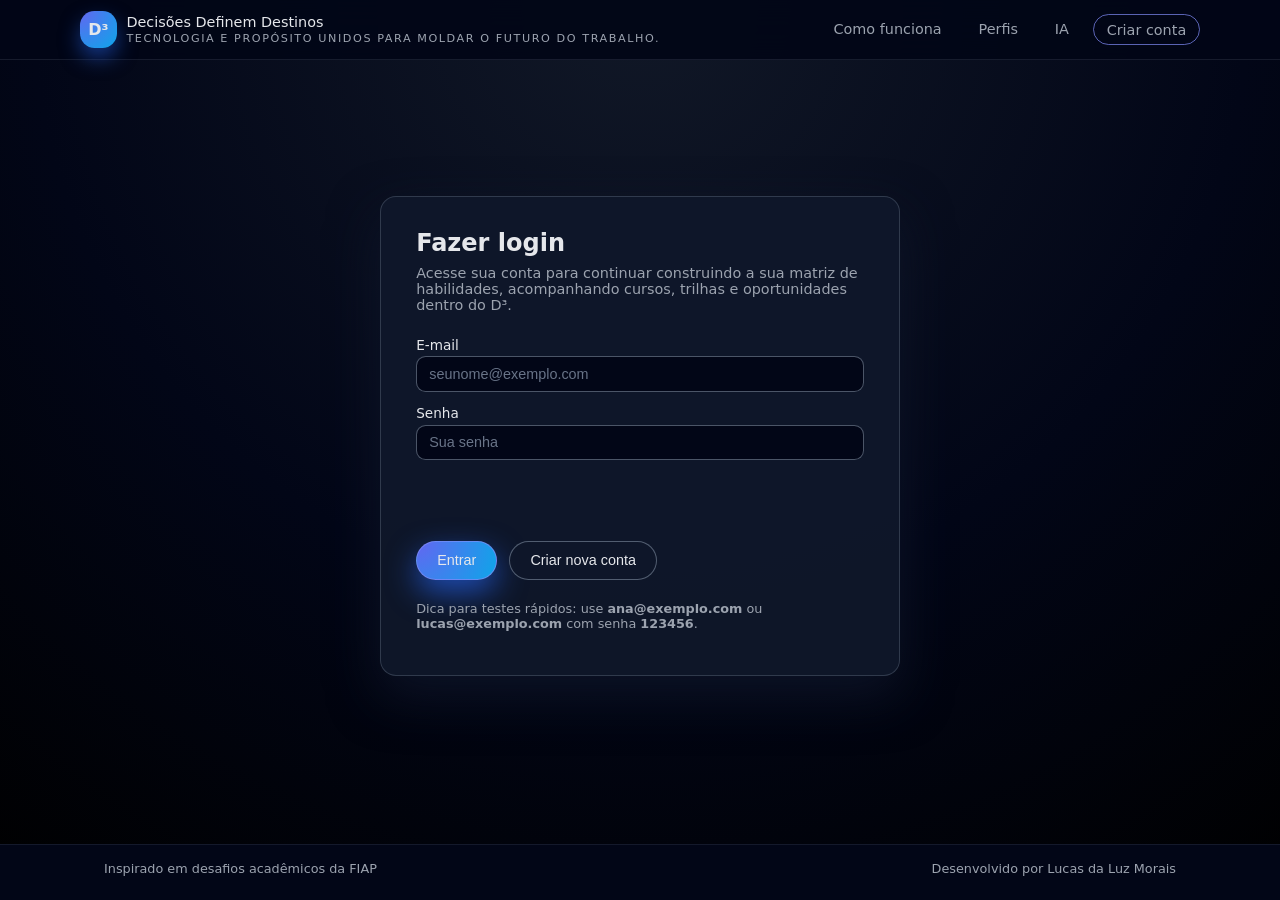
==== dashboard-escola.html @ c28773f5 "criado varias telas" ====
<!DOCTYPE html>
<html lang="pt-BR">
<head>
  <meta charset="UTF-8" />
  <meta name="viewport" content="width=device-width, initial-scale=1.0" />
  <title>D³ – Dashboard Escola</title>

  <link rel="stylesheet" href="./css/style.css" />
  <link rel="stylesheet" href="./css/dashboard-escola.css" />
  <link rel="icon" href="./assets/img/webD.png" type="image/png">
</head>

<body>
  <header class="topbar">
    <div class="container topbar__content">
      <div class="logo" onclick="location.href='index.html'" style="cursor:pointer;">
        <span class="logo__mark">D³</span>
        <div class="logo__group">
          <span class="logo__text">Decisões Definem Destinos</span>
          <span class="logo__tag">Instituição de Ensino</span>
        </div>
      </div>

      <nav class="nav">
        <a href="escola-cursos.html">Cursos</a>
        <a href="escola-detalhe-curso.html">Detalhes</a>
        <a href="#" data-logout class="nav__cta">Sair</a>
      </nav>
    </div>
  </header>

  <main class="dashboard">
    <div class="container">

      <h1>Bem-vindo(a), <span data-user-name></span></h1>
      <p class="subtitle">Gerencie cursos, trilhas e impacto de ensino no D³.</p>

      <div class="grid grid--3 dashboard-cards">

        <div class="card">
          <h3>Meus cursos</h3>
          <p>Gerencie todos os cursos cadastrados pela sua instituição.</p>
          <button onclick="location.href='escola-cursos.html'" class="btn btn--primary">Ver cursos</button>
        </div>

        <div class="card">
          <h3>Adicionar novo curso</h3>
          <p>Cadastre cursos definindo habilidades e impacto profissional.</p>
          <button onclick="location.href='escola-detalhe-curso.html'" class="btn btn--primary">Cadastrar</button>
        </div>

        <div class="card">
          <h3>Impacto no mercado</h3>
          <p>Visualize como seus cursos alimentam profissões e carreiras.</p>
          <button class="btn btn--primary">Ver métricas</button>
        </div>

      </div>

    </div>
  </main>

  <footer class="footer">
    <div class="container footer__content">
      <span>D³ – Instituições</span>
      <span>by Lucas da Luz Morais</span>
    </div>
  </footer>

  <script src="./js/db.js"></script>
  <script src="./js/pages/dashboard-escola.js"></script>
</body>
</html>
---- css/style.css ----
:root {
  --bg: #050816;
  --bg-alt: #030712;
  --card-bg: #0b1120;
  --accent: #6366f1;
  --accent-strong: #4f46e5;
  --accent-soft: rgba(99, 102, 241, 0.15);
  --text-main: #e5e7eb;
  --text-muted: #9ca3af;
  --border-soft: #1f2933;
  --radius-lg: 1.2rem;
  --radius-md: 0.75rem;
  --shadow-soft: 0 18px 40px rgba(15, 23, 42, 0.7);
  --shadow-card: 0 12px 30px rgba(15, 23, 42, 0.8);
  --transition-fast: 0.18s ease-out;
}

*,
*::before,
*::after {
  box-sizing: border-box;
}

html,
body {
  margin: 0;
  padding: 0;
  font-family: system-ui, -apple-system, BlinkMacSystemFont, "Segoe UI", sans-serif;
  color: var(--text-main);
  scroll-behavior: smooth;
}

body {
  min-height: 100vh;
  background:
    radial-gradient(circle at top, #111827 0, #020617 55%, #000 100%),
    radial-gradient(circle at bottom, #020617 0, #000 60%);
}

/* UTILIDADES */

.container {
  width: 100%;
  max-width: 1120px;
  margin: 0 auto;
  padding: 0 1.5rem;
}

.section {
  padding: 4.5rem 0;
}

.section--alt {
  background: radial-gradient(circle at top, #020617 0, #020617 50%, #000 100%);
}

.section__title {
  font-size: 1.6rem;
  position: relative;
  display: inline-flex;
  align-items: center;
  gap: 0.5rem;
}

.section__title::before {
  content: "";
  width: 24px;
  height: 3px;
  border-radius: 999px;
  background: linear-gradient(90deg, var(--accent), #22c55e);
}

.section__title--light {
  color: #f9fafb;
}

.section__subtitle {
  color: var(--text-muted);
  max-width: 640px;
  margin-top: 0.5rem;
}

h1,
h2,
h3 {
  margin: 0 0 0.6rem;
}

p {
  margin: 0.25rem 0 0.75rem;
}

.highlight {
  background: linear-gradient(120deg, #a855f7, #6366f1, #22c55e);
  background-clip: text;
  -webkit-background-clip: text; /* necessário para Chrome/Safari */
  color: transparent;
}


/* GRID */

.grid {
  display: grid;
  gap: 1.75rem;
  margin-top: 2rem;
}

.grid--2 {
  grid-template-columns: repeat(auto-fit, minmax(260px, 1fr));
}

.grid--3 {
  grid-template-columns: repeat(auto-fit, minmax(260px, 1fr));
}

/* TOPBAR */

.topbar {
  position: sticky;
  top: 0;
  z-index: 20;
  background: rgba(2, 6, 23, 0.9);
  backdrop-filter: blur(18px);
  border-bottom: 1px solid rgba(148, 163, 184, 0.14);
  transition: background 0.2s ease-out, border-color 0.2s ease-out;
}

.topbar--scrolled {
  background: rgba(2, 6, 23, 0.98);
  border-color: rgba(129, 140, 248, 0.4);
}

.topbar__content {
  display: flex;
  align-items: center;
  justify-content: space-between;
  padding: 0.7rem 0;
}

.logo {
  display: flex;
  align-items: center;
  gap: 0.6rem;
}

.logo__mark {
  display: inline-flex;
  align-items: center;
  justify-content: center;
  width: 2.3rem;
  height: 2.3rem;
  border-radius: 0.9rem;
  background: radial-gradient(circle at top left, #6366f1, #0ea5e9);
  box-shadow: 0 10px 20px rgba(37, 99, 235, 0.5);
  font-weight: 700;
}

.logo__group {
  display: flex;
  flex-direction: column;
  gap: 0.15rem;
}

.logo__text {
  font-size: 0.9rem;
  color: var(--text-main);
}

.logo__tag {
  font-size: 0.7rem;
  color: var(--text-muted);
  text-transform: uppercase;
  letter-spacing: 0.14em;
}

.nav {
  display: flex;
  gap: 0.7rem;
}

.nav a {
  font-size: 0.9rem;
  color: var(--text-muted);
  text-decoration: none;
  padding: 0.4rem 0.8rem;
  border-radius: 999px;
  transition: var(--transition-fast);
}

.nav a:hover {
  color: #e5e7eb;
  background: rgba(148, 163, 184, 0.1);
}

.nav__cta {
  border: 1px solid rgba(129, 140, 248, 0.7);
}

/* HERO */

.hero {
  padding: 4.5rem 0 3.5rem;
}

.hero__content {
  display: grid;
  gap: 2.75rem;
  grid-template-columns: minmax(0, 1.6fr) minmax(0, 1.2fr);
  align-items: center;
}

.hero__badge {
  display: inline-flex;
  align-items: center;
  gap: 0.35rem;
  padding: 0.25rem 0.7rem;
  border-radius: 999px;
  font-size: 0.75rem;
  background: rgba(15, 23, 42, 0.9);
  border: 1px solid rgba(129, 140, 248, 0.6);
  color: #c7d2fe;
  margin-bottom: 0.9rem;
}

.hero__badge::before {
  content: "◎";
  font-size: 0.7rem;
}

.hero__text h1 {
  font-size: clamp(2.2rem, 3vw + 1.4rem, 3.1rem);
  line-height: 1.1;
}

.hero__text p {
  color: var(--text-muted);
  max-width: 34rem;
  margin-top: 0.8rem;
}

.hero__actions {
  display: flex;
  flex-wrap: wrap;
  gap: 0.75rem;
  margin-top: 1.6rem;
}

.hero__note {
  font-size: 0.85rem;
  color: var(--text-muted);
  margin-top: 0.9rem;
}

.hero__card {
  background: radial-gradient(circle at top, #111827 0, #020617 60%);
  border-radius: var(--radius-lg);
  padding: 1.75rem 1.5rem;
  border: 1px solid rgba(148, 163, 184, 0.15);
  box-shadow: var(--shadow-card);
  position: relative;
  overflow: hidden;
}

.hero__card::before {
  content: "";
  position: absolute;
  inset: 0;
  background: radial-gradient(circle at top right, rgba(96, 165, 250, 0.12), transparent 55%);
  pointer-events: none;
}

.hero__card h2 {
  font-size: 1.1rem;
  margin-bottom: 0.9rem;
}

.hero__matrix {
  display: flex;
  flex-direction: column;
  gap: 0.7rem;
  margin-top: 0.75rem;
}

.matrix-row span {
  font-size: 0.85rem;
  color: var(--text-muted);
}

.bar {
  margin-top: 0.15rem;
  width: 100%;
  height: 0.5rem;
  border-radius: 999px;
  background: #020617;
  border: 1px solid rgba(148, 163, 184, 0.35);
  overflow: hidden;
}

.bar__fill {
  height: 100%;
  border-radius: inherit;
  background: linear-gradient(90deg, #6366f1, #22c55e);
  transform-origin: left;
  transform: scaleX(0.7);
  animation: barPulse 3.2s ease-in-out infinite;
}

.bar__fill--1 { transform: scaleX(0.85); animation-delay: 0s; }
.bar__fill--2 { transform: scaleX(0.6);  animation-delay: 0.2s; }
.bar__fill--3 { transform: scaleX(0.45); animation-delay: 0.4s; }
.bar__fill--4 { transform: scaleX(0.7);  animation-delay: 0.6s; }

.hero__card-note {
  font-size: 0.75rem;
  color: var(--text-muted);
  margin-top: 0.8rem;
}

/* CARDS & LISTS */

.card {
  background: rgba(15, 23, 42, 0.9);
  border-radius: var(--radius-md);
  padding: 1.25rem 1.2rem;
  border: 1px solid rgba(148, 163, 184, 0.18);
  box-shadow: var(--shadow-soft);
  transition: var(--transition-fast);
  position: relative;
  overflow: hidden;
}

.card::before {
  content: "";
  position: absolute;
  inset-inline: 0;
  top: 0;
  height: 3px;
  background: linear-gradient(90deg, var(--accent), #22c55e);
  opacity: 0;
  transition: opacity 0.18s ease-out;
}

.card__step {
  position: absolute;
  top: 0.7rem;
  right: 0.9rem;
  font-size: 0.85rem;
  color: rgba(148, 163, 184, 0.9);
}

.card:hover {
  transform: translateY(-3px);
  border-color: rgba(129, 140, 248, 0.7);
  box-shadow: 0 14px 30px rgba(15, 23, 42, 0.9);
}

.card:hover::before {
  opacity: 1;
}

.card--outlined {
  background: rgba(15, 23, 42, 0.7);
}

.card h3 {
  font-size: 1.05rem;
}

.card p {
  color: var(--text-muted);
  font-size: 0.95rem;
}

.list {
  list-style: none;
  padding-left: 0;
  margin: 0.4rem 0 0;
  color: var(--text-muted);
  font-size: 0.9rem;
}

.list li {
  margin-bottom: 0.3rem;
}

.list--check li::before {
  content: "✔";
  margin-right: 0.4rem;
  color: #22c55e;
}

/* IA BOX */

.ia-box {
  background: radial-gradient(circle at top, rgba(99, 102, 241, 0.2), #020617);
  border-radius: var(--radius-md);
  padding: 1.5rem 1.25rem;
  border: 1px solid rgba(129, 140, 248, 0.5);
  box-shadow: var(--shadow-soft);
  font-size: 0.95rem;
  color: var(--text-main);
}

/* CTA SECTION */

.section--cta {
  background: linear-gradient(135deg, #0b1120, #020617);
  border-top: 1px solid rgba(148, 163, 184, 0.12);
  border-bottom: 1px solid rgba(148, 163, 184, 0.12);
}

.section--cta__content {
  display: flex;
  flex-wrap: wrap;
  gap: 1.75rem;
  align-items: center;
  justify-content: space-between;
}

/* CTA – versão com passos e porcentagens */

.section--cta__content--split {
  align-items: stretch;
}

.section--cta__copy {
  flex: 1 1 260px;
  max-width: 520px;
}

.section--cta__side {
  flex: 1 1 260px;
  display: flex;
  flex-direction: column;
  gap: 1.25rem;
}

/* bloco de progresso */

.cta-progress {
  background: rgba(15, 23, 42, 0.9);
  border-radius: var(--radius-md);
  border: 1px solid rgba(148, 163, 184, 0.25);
  padding: 1rem 1.1rem;
  box-shadow: var(--shadow-soft);
}

.cta-step + .cta-step {
  margin-top: 0.7rem;
}

.cta-step__header {
  display: flex;
  align-items: center;
  justify-content: space-between;
  font-size: 0.8rem;
  margin-bottom: 0.3rem;
}

.cta-step__label {
  color: var(--text-main);
}

.cta-step__value {
  color: #c7d2fe;
  font-weight: 500;
}

.cta-step__bar {
  width: 100%;
  height: 0.45rem;
  border-radius: 999px;
  background: #020617;
  border: 1px solid rgba(148, 163, 184, 0.4);
  overflow: hidden;
}

.cta-step__fill {
  display: block;
  height: 100%;
  border-radius: inherit;
  background: linear-gradient(90deg, #6366f1, #22c55e);
  transform-origin: left;
  width: 0;                         /* começa zerado */
  transition: width 0.6s ease-out;  /* anima quando mudamos a largura */
}


/* botões lado a lado nessa seção */

.section--cta__actions {
  display: flex;
  flex-direction: column;
  gap: 0.75rem;
  align-items: flex-start;
}

/* quando tiver a classe --row, força ficar lado a lado */
.section--cta__actions.section--cta__actions--row {
  flex-direction: row;
  flex-wrap: wrap;
  gap: 0.75rem;
}



/* responsivo */

@media (max-width: 860px) {
  .section--cta__content--split {
    flex-direction: column;
  }

  .section--cta__side {
    width: 100%;
  }

  .section--cta__actions--row {
    justify-content: flex-start;
  }
}


.section--cta__actions {
  display: flex;
  flex-direction: column;
  gap: 0.75rem;
  align-items: flex-start;
}

.cta__note {
  font-size: 0.8rem;
  color: var(--text-muted);
}

/* BUTTONS */

.btn {
  display: inline-flex;
  align-items: center;
  justify-content: center;
  gap: 0.4rem;
  padding: 0.65rem 1.25rem;
  border-radius: 999px;
  font-size: 0.9rem;
  border: 1px solid transparent;
  background: transparent;
  color: var(--text-main);
  cursor: pointer;
  transition: var(--transition-fast);
}

.btn--primary {
  background: radial-gradient(circle at top left, var(--accent), #0ea5e9);
  border-color: rgba(129, 140, 248, 0.7);
  box-shadow: 0 12px 30px rgba(37, 99, 235, 0.7);
}

.btn--primary:hover {
  transform: translateY(-1px);
  box-shadow: 0 18px 40px rgba(37, 99, 235, 0.9);
}

.btn--ghost {
  border-color: rgba(148, 163, 184, 0.5);
  background: rgba(15, 23, 42, 0.8);
}

.btn--ghost:hover {
  background: rgba(30, 64, 175, 0.4);
}

/* Botões com efeito de "progresso" ao passar o mouse */
.btn--progress {
  position: relative;
  overflow: hidden;
}

/* Barra que cresce de 0% até 100% */
.btn--progress::before {
  content: "";
  position: absolute;
  inset: 0;
  border-radius: inherit;
  background: linear-gradient(90deg, #6366f1, #22c55e);
  transform-origin: left;
  transform: scaleX(0);
  opacity: 0.2;              /* deixa o texto visível */
  transition: transform 0.5s ease-out;
  pointer-events: none;      /* não bloqueia o clique */
  z-index: 0;
}

/* garante que o texto fique por cima da barra */
.btn--progress {
  z-index: 1;
}

/* Quando o mouse passa em cima, a barra "carrega" */
.btn--progress:hover::before,
.btn--progress:focus-visible::before {
  transform: scaleX(1);
}


/* FOOTER */

.footer {
  border-top: 1px solid rgba(148, 163, 184, 0.12);
  padding: 1rem 0 1.5rem;
  background: #020617;
  margin-top: 2rem;
}

.footer__content {
  display: flex;
  justify-content: space-between;
  color: var(--text-muted);
  font-size: 0.8rem;
}

/* ANIMAÇÕES */

@keyframes barPulse {
  0%, 100% { filter: brightness(1); }
  50%      { filter: brightness(1.2); }
}

/* RESPONSIVO */

@media (max-width: 860px) {
  .hero__content {
    grid-template-columns: 1fr;
  }

  .topbar__content {
    flex-direction: column;
    align-items: flex-start;
    gap: 0.35rem;
  }

  .nav {
    flex-wrap: wrap;
  }

  .footer__content {
    flex-direction: column;
    gap: 0.3rem;
  }
}
/* COMO FUNCIONA – CARROSSEL DE MÓDULOS */

.section--how {
  position: relative;
}

.how-carousel {
  margin-top: 2.2rem;
  overflow: hidden;
  position: relative;
}
/* Degradê suave integrado ao fundo */
.how-carousel::before,
.how-carousel::after {
  content: "";
  position: absolute;
  top: 0;
  bottom: 0;
  width: 20px;                 /* pode ajustar */
  pointer-events: none;
  z-index: 5;
}

/* Lado esquerdo */
.how-carousel::before {
  left: 0;
  background: linear-gradient(
    to right,
    var(--bg) 0%,
    var(--bg-alt) 30%,
    transparent 100%
  );
}

/* Lado direito */
.how-carousel::after {
  right: 0;
  background: linear-gradient(
    to left,
    var(--bg) 0%,
    var(--bg-alt) 30%,
    transparent 100%
  );
}


.how-carousel__track {
  display: flex;
  gap: 1.5rem;
  will-change: transform;
}

.how-card {
  flex: 0 0 260px;
  min-height: 260px;
  display: flex;
  flex-direction: column;
}

.how-card__tag {
  display: inline-flex;
  align-items: center;
  justify-content: center;
  font-size: 0.75rem;
  padding: 0.15rem 0.7rem;
  border-radius: 999px;
  border: 1px solid rgba(129, 140, 248, 0.6);
  color: #c7d2fe;
  margin-bottom: 0.6rem;
  background: rgba(15, 23, 42, 0.9);
}

.how-card__resume {
  font-size: 0.85rem;
  color: var(--text-muted);
  margin-bottom: 0.6rem;
}

.how-card ul {
  list-style: none;
  padding-left: 0;
  margin: 0;
  font-size: 0.8rem;
  color: var(--text-muted);
}

.how-card ul li {
  margin-bottom: 0.3rem;
  position: relative;
  padding-left: 0.9rem;
}

.how-card ul li::before {
  content: "•";
  position: absolute;
  left: 0;
  top: 0;
  color: rgba(129, 140, 248, 0.9);
}

.how-carousel__hint {
  margin-top: 1.1rem;
  font-size: 0.8rem;
  color: var(--text-muted);
}

/* Mobile: sem auto-scroll, tudo empilhado bonitinho */

@media (max-width: 768px) {
  .how-carousel {
    overflow: visible;
  }

  .how-carousel__track {
    flex-wrap: wrap;
    justify-content: center;
    transform: translateX(0) !important;
  }

  .how-card {
    flex: 1 1 min(100%, 320px);
  }

  .how-carousel__hint {
    text-align: center;
  }
}
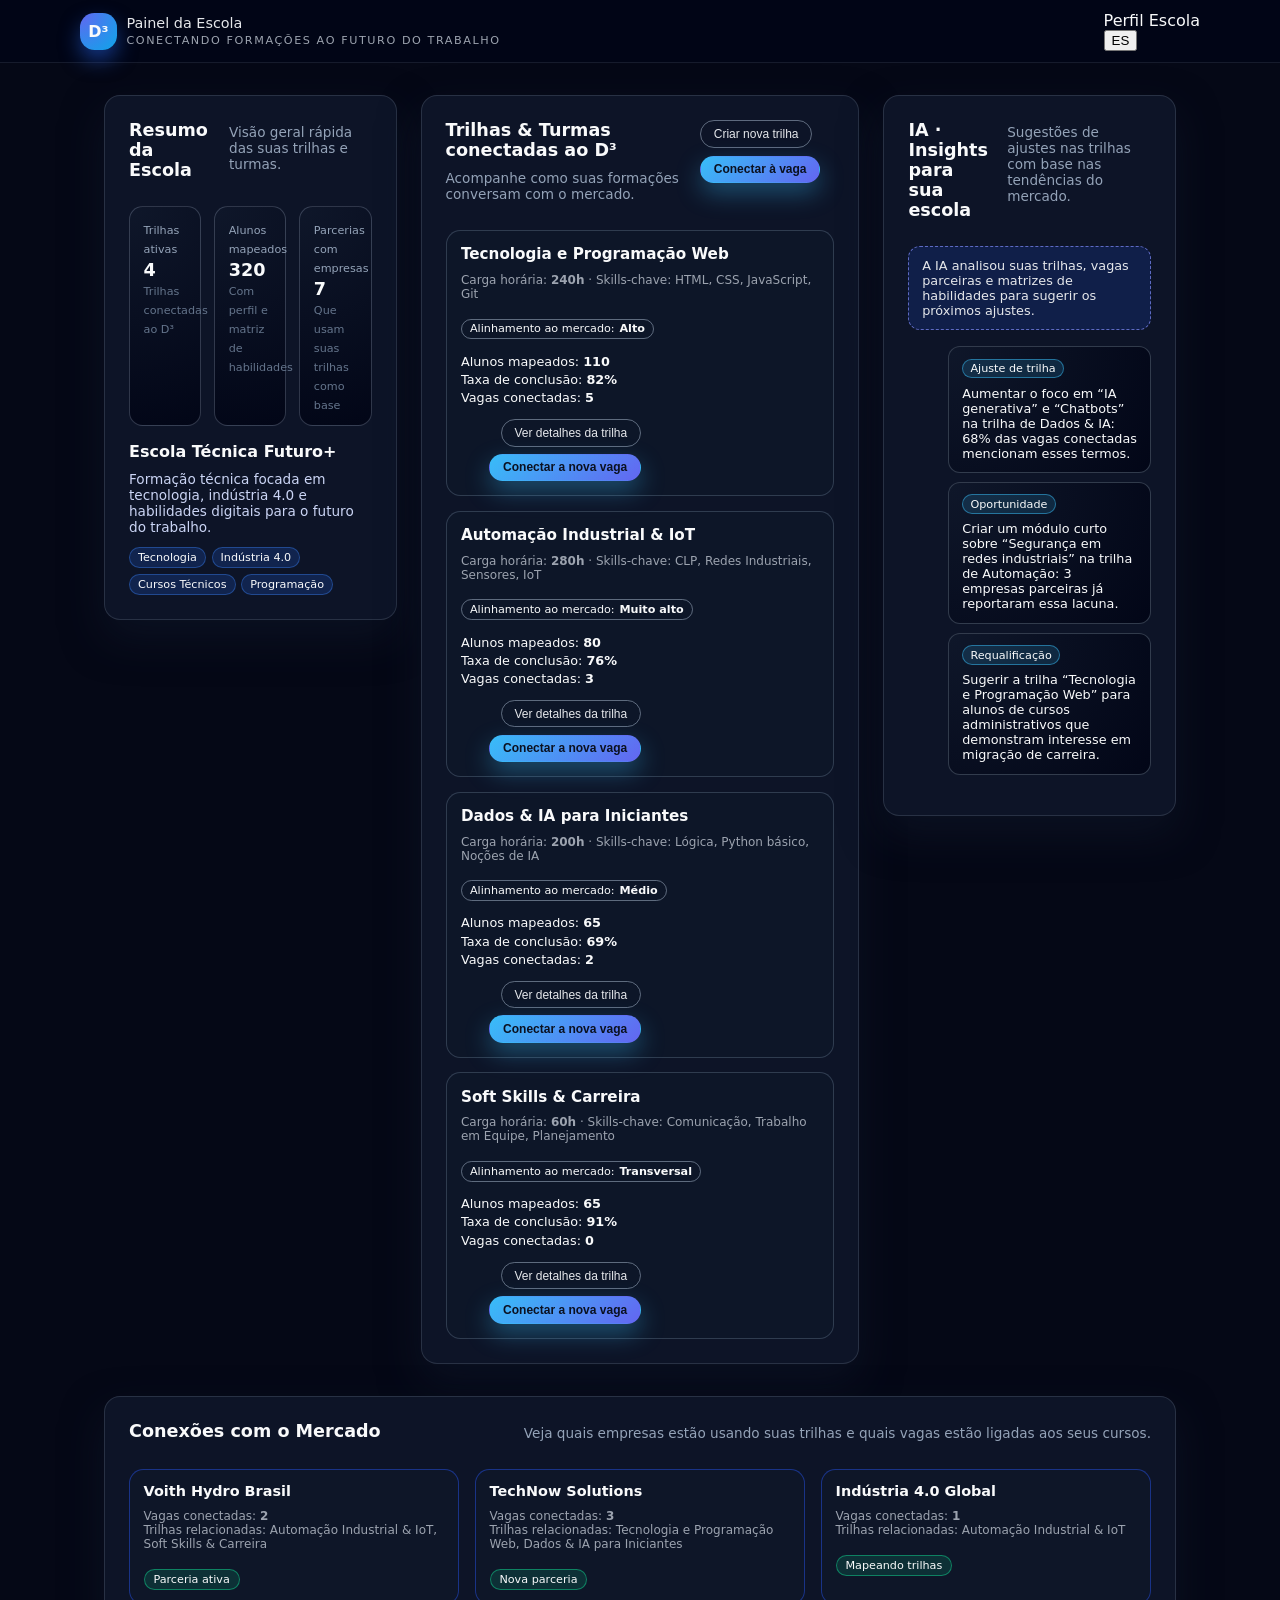
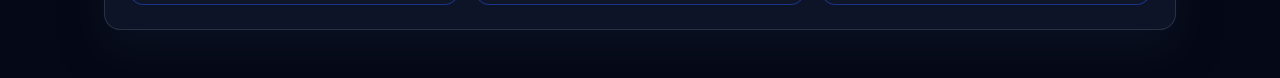
==== commit 81b23b8d: "criado telas de escola e mercado" ====
--- a/dashboard-escola.html
+++ b/dashboard-escola.html
@@ -3,71 +3,132 @@
 <head>
   <meta charset="UTF-8" />
   <meta name="viewport" content="width=device-width, initial-scale=1.0" />
-  <title>D³ – Dashboard Escola</title>
+  <title>D³ – Painel da Escola</title>
 
+  <meta name="description" content="Painel da Escola no D³: trilhas, turmas, conexões com o mercado e insights de IA.">
+  <link rel="icon" href="./assets/img/webD.png" type="image/png">
+
+  <!-- CSS global -->
   <link rel="stylesheet" href="./css/style.css" />
+  <!-- CSS específico da escola -->
   <link rel="stylesheet" href="./css/dashboard-escola.css" />
-  <link rel="icon" href="./assets/img/webD.png" type="image/png">
 </head>
-
-<body>
+<body data-page="dashboard-escola">
+  <!-- TOPBAR -->
   <header class="topbar">
     <div class="container topbar__content">
-      <div class="logo" onclick="location.href='index.html'" style="cursor:pointer;">
+      <div class="logo">
         <span class="logo__mark">D³</span>
         <div class="logo__group">
-          <span class="logo__text">Decisões Definem Destinos</span>
-          <span class="logo__tag">Instituição de Ensino</span>
+          <span class="logo__text">Painel da Escola</span>
+          <span class="logo__tag">Conectando formações ao futuro do trabalho</span>
         </div>
       </div>
 
-      <nav class="nav">
-        <a href="escola-cursos.html">Cursos</a>
-        <a href="escola-detalhe-curso.html">Detalhes</a>
-        <a href="#" data-logout class="nav__cta">Sair</a>
-      </nav>
+      <div class="topbar__right">
+        <div class="topbar__pill">
+          <span class="topbar__label">Perfil</span>
+          <span class="topbar__value">Escola</span>
+        </div>
+        <button class="topbar__avatar-btn" type="button">
+          <span class="topbar__avatar-iniciais">ES</span>
+        </button>
+      </div>
     </div>
   </header>
 
-  <main class="dashboard">
-    <div class="container">
+  <!-- CONTEÚDO PRINCIPAL -->
+  <main class="page page--dashboard-escola">
+    <div class="container page__grid">
+      <!-- COLUNA 1: RESUMO DA ESCOLA -->
+      <section class="panel panel--resumo">
+        <header class="panel__header">
+          <h1 class="panel__title">Resumo da Escola</h1>
+          <p class="panel__subtitle">Visão geral rápida das suas trilhas e turmas.</p>
+        </header>
 
-      <h1>Bem-vindo(a), <span data-user-name></span></h1>
-      <p class="subtitle">Gerencie cursos, trilhas e impacto de ensino no D³.</p>
+        <div class="resumo__cards">
+          <article class="resumo-card">
+            <span class="resumo-card__label">Trilhas ativas</span>
+            <strong class="resumo-card__value" data-escola-trilhas-ativas>–</strong>
+            <span class="resumo-card__hint">Trilhas conectadas ao D³</span>
+          </article>
 
-      <div class="grid grid--3 dashboard-cards">
+          <article class="resumo-card">
+            <span class="resumo-card__label">Alunos mapeados</span>
+            <strong class="resumo-card__value" data-escola-alunos>–</strong>
+            <span class="resumo-card__hint">Com perfil e matriz de habilidades</span>
+          </article>
 
-        <div class="card">
-          <h3>Meus cursos</h3>
-          <p>Gerencie todos os cursos cadastrados pela sua instituição.</p>
-          <button onclick="location.href='escola-cursos.html'" class="btn btn--primary">Ver cursos</button>
+          <article class="resumo-card">
+            <span class="resumo-card__label">Parcerias com empresas</span>
+            <strong class="resumo-card__value" data-escola-parcerias>–</strong>
+            <span class="resumo-card__hint">Que usam suas trilhas como base</span>
+          </article>
         </div>
 
-        <div class="card">
-          <h3>Adicionar novo curso</h3>
-          <p>Cadastre cursos definindo habilidades e impacto profissional.</p>
-          <button onclick="location.href='escola-detalhe-curso.html'" class="btn btn--primary">Cadastrar</button>
+        <div class="resumo__info">
+          <h2 class="resumo__nome" data-escola-nome>Nome da Escola</h2>
+          <p class="resumo__descricao" data-escola-descricao>
+            Aqui virá uma descrição curta da escola, áreas de atuação e foco principal.
+          </p>
+          <div class="resumo__tags" data-escola-tags></div>
+        </div>
+      </section>
+
+      <!-- COLUNA 2: TRILHAS E TURMAS -->
+      <section class="panel panel--trilhas">
+        <header class="panel__header">
+          <div>
+            <h2 class="panel__title">Trilhas & Turmas conectadas ao D³</h2>
+            <p class="panel__subtitle">Acompanhe como suas formações conversam com o mercado.</p>
+          </div>
+          <div class="panel__actions">
+            <button class="btn btn--ghost" type="button">Criar nova trilha</button>
+            <button class="btn btn--primary" type="button">Conectar à vaga</button>
+          </div>
+        </header>
+
+        <div class="trilhas-lista" data-trilhas-lista>
+          <!-- Cards de trilha inseridos via JS -->
+        </div>
+      </section>
+
+      <!-- COLUNA 3: INSIGHTS DE IA -->
+      <section class="panel panel--ia">
+        <header class="panel__header">
+          <h2 class="panel__title">IA · Insights para sua escola</h2>
+          <p class="panel__subtitle">Sugestões de ajustes nas trilhas com base nas tendências do mercado.</p>
+        </header>
+
+        <div class="ia__alerta" data-ia-alerta>
+          A IA ainda está carregando os insights…
         </div>
 
-        <div class="card">
-          <h3>Impacto no mercado</h3>
-          <p>Visualize como seus cursos alimentam profissões e carreiras.</p>
-          <button class="btn btn--primary">Ver métricas</button>
+        <ul class="ia__lista" data-ia-lista>
+          <!-- Insights adicionados via JS -->
+        </ul>
+      </section>
+    </div>
+
+    <!-- LINHA INFERIOR: CONEXÕES COM O MERCADO -->
+    <div class="container page__grid page__grid--full">
+      <section class="panel panel--conexoes">
+        <header class="panel__header">
+          <h2 class="panel__title">Conexões com o Mercado</h2>
+          <p class="panel__subtitle">
+            Veja quais empresas estão usando suas trilhas e quais vagas estão ligadas aos seus cursos.
+          </p>
+        </header>
+
+        <div class="conexoes__grid" data-conexoes-grid>
+          <!-- Conexões com empresas populadas via JS -->
         </div>
-
-      </div>
-
+      </section>
     </div>
   </main>
 
-  <footer class="footer">
-    <div class="container footer__content">
-      <span>D³ – Instituições</span>
-      <span>by Lucas da Luz Morais</span>
-    </div>
-  </footer>
-
-  <script src="./js/db.js"></script>
+  <!-- JS -->
   <script src="./js/pages/dashboard-escola.js"></script>
 </body>
 </html>
--- a/css/dashboard-escola.css
+++ b/css/dashboard-escola.css
@@ -0,0 +1,333 @@
+/* Dashboard Escola – estilos específicos */
+
+body[data-page="dashboard-escola"] {
+  background: var(--bg-page, #050816);
+  color: #f9fafb;
+}
+
+/* Layout base */
+
+body[data-page="dashboard-escola"] .page--dashboard-escola {
+  padding: 2rem 0 3rem;
+}
+
+body[data-page="dashboard-escola"] .page__grid {
+  display: grid;
+  grid-template-columns: minmax(0, 2fr) minmax(0, 3fr) minmax(0, 2fr);
+  gap: 1.5rem;
+  align-items: flex-start;
+}
+
+body[data-page="dashboard-escola"] .page__grid--full {
+  margin-top: 2rem;
+  grid-template-columns: minmax(0, 1fr);
+}
+
+/* Painéis */
+
+body[data-page="dashboard-escola"] .panel {
+  background: rgba(15, 23, 42, 0.9);
+  border-radius: 1rem;
+  padding: 1.5rem;
+  box-shadow: 0 18px 40px rgba(15, 23, 42, 0.6);
+  border: 1px solid rgba(148, 163, 184, 0.2);
+}
+
+body[data-page="dashboard-escola"] .panel__header {
+  display: flex;
+  justify-content: space-between;
+  gap: 1rem;
+  align-items: flex-start;
+  margin-bottom: 1rem;
+}
+
+body[data-page="dashboard-escola"] .panel__title {
+  font-size: 1.1rem;
+  font-weight: 600;
+}
+
+body[data-page="dashboard-escola"] .panel__subtitle {
+  font-size: 0.85rem;
+  color: #94a3b8;
+  margin-top: 0.25rem;
+}
+
+body[data-page="dashboard-escola"] .panel__actions {
+  display: flex;
+  gap: 0.5rem;
+  flex-wrap: wrap;
+}
+
+/* Botões */
+
+body[data-page="dashboard-escola"] .btn {
+  border-radius: 999px;
+  padding: 0.35rem 0.8rem;
+  font-size: 0.75rem;
+  border: 1px solid transparent;
+  cursor: pointer;
+  transition: transform 0.15s ease, box-shadow 0.15s ease, background 0.15s ease;
+  white-space: nowrap;
+}
+
+body[data-page="dashboard-escola"] .btn--primary {
+  background: linear-gradient(135deg, #38bdf8, #6366f1);
+  color: #0b1120;
+  font-weight: 600;
+  box-shadow: 0 10px 25px rgba(56, 189, 248, 0.35);
+}
+
+body[data-page="dashboard-escola"] .btn--ghost {
+  background: transparent;
+  color: #e5e7eb;
+  border-color: rgba(148, 163, 184, 0.6);
+}
+
+body[data-page="dashboard-escola"] .btn:hover {
+  transform: translateY(-1px);
+  box-shadow: 0 12px 28px rgba(15, 23, 42, 0.6);
+}
+
+/* Resumo da escola */
+
+body[data-page="dashboard-escola"] .resumo__cards {
+  display: grid;
+  grid-template-columns: repeat(3, minmax(0, 1fr));
+  gap: 0.8rem;
+  margin-bottom: 1rem;
+}
+
+body[data-page="dashboard-escola"] .resumo-card {
+  background: radial-gradient(circle at top left, #0f172a, #020617);
+  border-radius: 0.85rem;
+  padding: 0.75rem 0.85rem;
+  border: 1px solid rgba(148, 163, 184, 0.3);
+}
+
+body[data-page="dashboard-escola"] .resumo-card__label {
+  font-size: 0.7rem;
+  color: #94a3b8;
+}
+
+body[data-page="dashboard-escola"] .resumo-card__value {
+  display: block;
+  font-size: 1.1rem;
+  margin-top: 0.2rem;
+}
+
+body[data-page="dashboard-escola"] .resumo-card__hint {
+  font-size: 0.7rem;
+  color: #64748b;
+  margin-top: 0.15rem;
+}
+
+body[data-page="dashboard-escola"] .resumo__info {
+  margin-top: 0.5rem;
+}
+
+body[data-page="dashboard-escola"] .resumo__nome {
+  font-size: 1rem;
+  font-weight: 600;
+}
+
+body[data-page="dashboard-escola"] .resumo__descricao {
+  font-size: 0.85rem;
+  color: #cbd5f5;
+  margin-top: 0.2rem;
+}
+
+body[data-page="dashboard-escola"] .resumo__tags {
+  display: flex;
+  flex-wrap: wrap;
+  gap: 0.35rem;
+  margin-top: 0.5rem;
+}
+
+body[data-page="dashboard-escola"] .resumo__tag {
+  font-size: 0.7rem;
+  padding: 0.2rem 0.5rem;
+  border-radius: 999px;
+  background: rgba(37, 99, 235, 0.2);
+  border: 1px solid rgba(59, 130, 246, 0.4);
+}
+
+/* Trilhas & Turmas */
+
+body[data-page="dashboard-escola"] .trilhas-lista {
+  display: flex;
+  flex-direction: column;
+  gap: 0.9rem;
+}
+
+/* CARD DE TRILHA – FLEX (para não encavalar) */
+
+body[data-page="dashboard-escola"] .trilha-card {
+  display: flex;
+  flex-wrap: wrap;
+  gap: 0.9rem 1.2rem;
+  padding: 0.9rem;
+  border-radius: 0.9rem;
+  background: rgba(15, 23, 42, 0.85);
+  border: 1px solid rgba(51, 65, 85, 0.9);
+  align-items: flex-start;
+}
+
+body[data-page="dashboard-escola"] .trilha-card > * {
+  min-width: 0;
+}
+
+body[data-page="dashboard-escola"] .trilha-card__titulo {
+  font-size: 0.95rem;
+  font-weight: 600;
+}
+
+body[data-page="dashboard-escola"] .trilha-card__meta {
+  font-size: 0.75rem;
+  color: #9ca3af;
+  margin-top: 0.25rem;
+}
+
+body[data-page="dashboard-escola"] .trilha-card__pill {
+  display: inline-flex;
+  align-items: center;
+  gap: 0.3rem;
+  padding: 0.18rem 0.5rem;
+  border-radius: 999px;
+  font-size: 0.7rem;
+  border: 1px solid rgba(148, 163, 184, 0.6);
+  margin-top: 0.35rem;
+}
+
+/* Colunas dentro do card */
+
+body[data-page="dashboard-escola"] .trilha-card > div:nth-child(1) {
+  flex: 1 1 230px;
+}
+
+body[data-page="dashboard-escola"] .trilha-card__stats {
+  flex: 0 0 170px;
+  display: flex;
+  flex-direction: column;
+  gap: 0.2rem;
+  font-size: 0.8rem;
+}
+
+body[data-page="dashboard-escola"] .trilha-card__actions {
+  flex: 0 0 180px;
+  display: flex;
+  flex-direction: column;
+  align-items: flex-end;
+  justify-content: space-between;
+  gap: 0.45rem;
+}
+
+/* IA – insights */
+
+body[data-page="dashboard-escola"] .ia__alerta {
+  font-size: 0.8rem;
+  color: #e5e7eb;
+  background: rgba(30, 64, 175, 0.25);
+  border-radius: 0.75rem;
+  padding: 0.7rem 0.8rem;
+  border: 1px dashed rgba(129, 140, 248, 0.7);
+  margin-bottom: 0.8rem;
+}
+
+body[data-page="dashboard-escola"] .ia__lista {
+  list-style: none;
+  display: flex;
+  flex-direction: column;
+  gap: 0.6rem;
+}
+
+body[data-page="dashboard-escola"] .ia__item {
+  font-size: 0.8rem;
+  background: radial-gradient(circle at top left, #0f172a, #020617);
+  border-radius: 0.75rem;
+  padding: 0.7rem 0.8rem;
+  border: 1px solid rgba(55, 65, 81, 0.9);
+}
+
+body[data-page="dashboard-escola"] .ia__item-tipo {
+  display: inline-flex;
+  font-size: 0.7rem;
+  padding: 0.15rem 0.45rem;
+  border-radius: 999px;
+  background: rgba(56, 189, 248, 0.15);
+  border: 1px solid rgba(56, 189, 248, 0.5);
+  margin-bottom: 0.25rem;
+}
+
+body[data-page="dashboard-escola"] .ia__item-descricao {
+  display: block;
+  margin-top: 0.2rem;
+}
+
+/* Conexões com o mercado */
+
+body[data-page="dashboard-escola"] .conexoes__grid {
+  display: grid;
+  grid-template-columns: repeat(auto-fit, minmax(230px, 1fr));
+  gap: 1rem;
+}
+
+body[data-page="dashboard-escola"] .conexoes-card {
+  border-radius: 0.9rem;
+  padding: 0.85rem;
+  background: rgba(15, 23, 42, 0.9);
+  border: 1px solid rgba(30, 64, 175, 0.7);
+}
+
+body[data-page="dashboard-escola"] .conexoes-card__empresa {
+  font-size: 0.9rem;
+  font-weight: 600;
+}
+
+body[data-page="dashboard-escola"] .conexoes-card__info {
+  font-size: 0.75rem;
+  color: #9ca3af;
+  margin-top: 0.2rem;
+}
+
+body[data-page="dashboard-escola"] .conexoes-card__badge {
+  margin-top: 0.35rem;
+  font-size: 0.7rem;
+  display: inline-flex;
+  padding: 0.2rem 0.55rem;
+  border-radius: 999px;
+  background: rgba(16, 185, 129, 0.16);
+  border: 1px solid rgba(16, 185, 129, 0.6);
+}
+
+/* RESPONSIVO */
+
+@media (max-width: 1250px) {
+  body[data-page="dashboard-escola"] .page__grid {
+    grid-template-columns: minmax(0, 1.5fr) minmax(0, 2fr);
+  }
+}
+
+@media (max-width: 900px) {
+  body[data-page="dashboard-escola"] .page__grid {
+    grid-template-columns: minmax(0, 1fr);
+  }
+
+  body[data-page="dashboard-escola"] .trilha-card {
+    flex-direction: column;
+    align-items: stretch;
+  }
+
+  body[data-page="dashboard-escola"] .trilha-card__actions {
+    align-items: flex-start;
+  }
+
+  body[data-page="dashboard-escola"] .resumo__cards {
+    grid-template-columns: repeat(2, minmax(0, 1fr));
+  }
+}
+
+@media (max-width: 600px) {
+  body[data-page="dashboard-escola"] .resumo__cards {
+    grid-template-columns: minmax(0, 1fr);
+  }
+}
